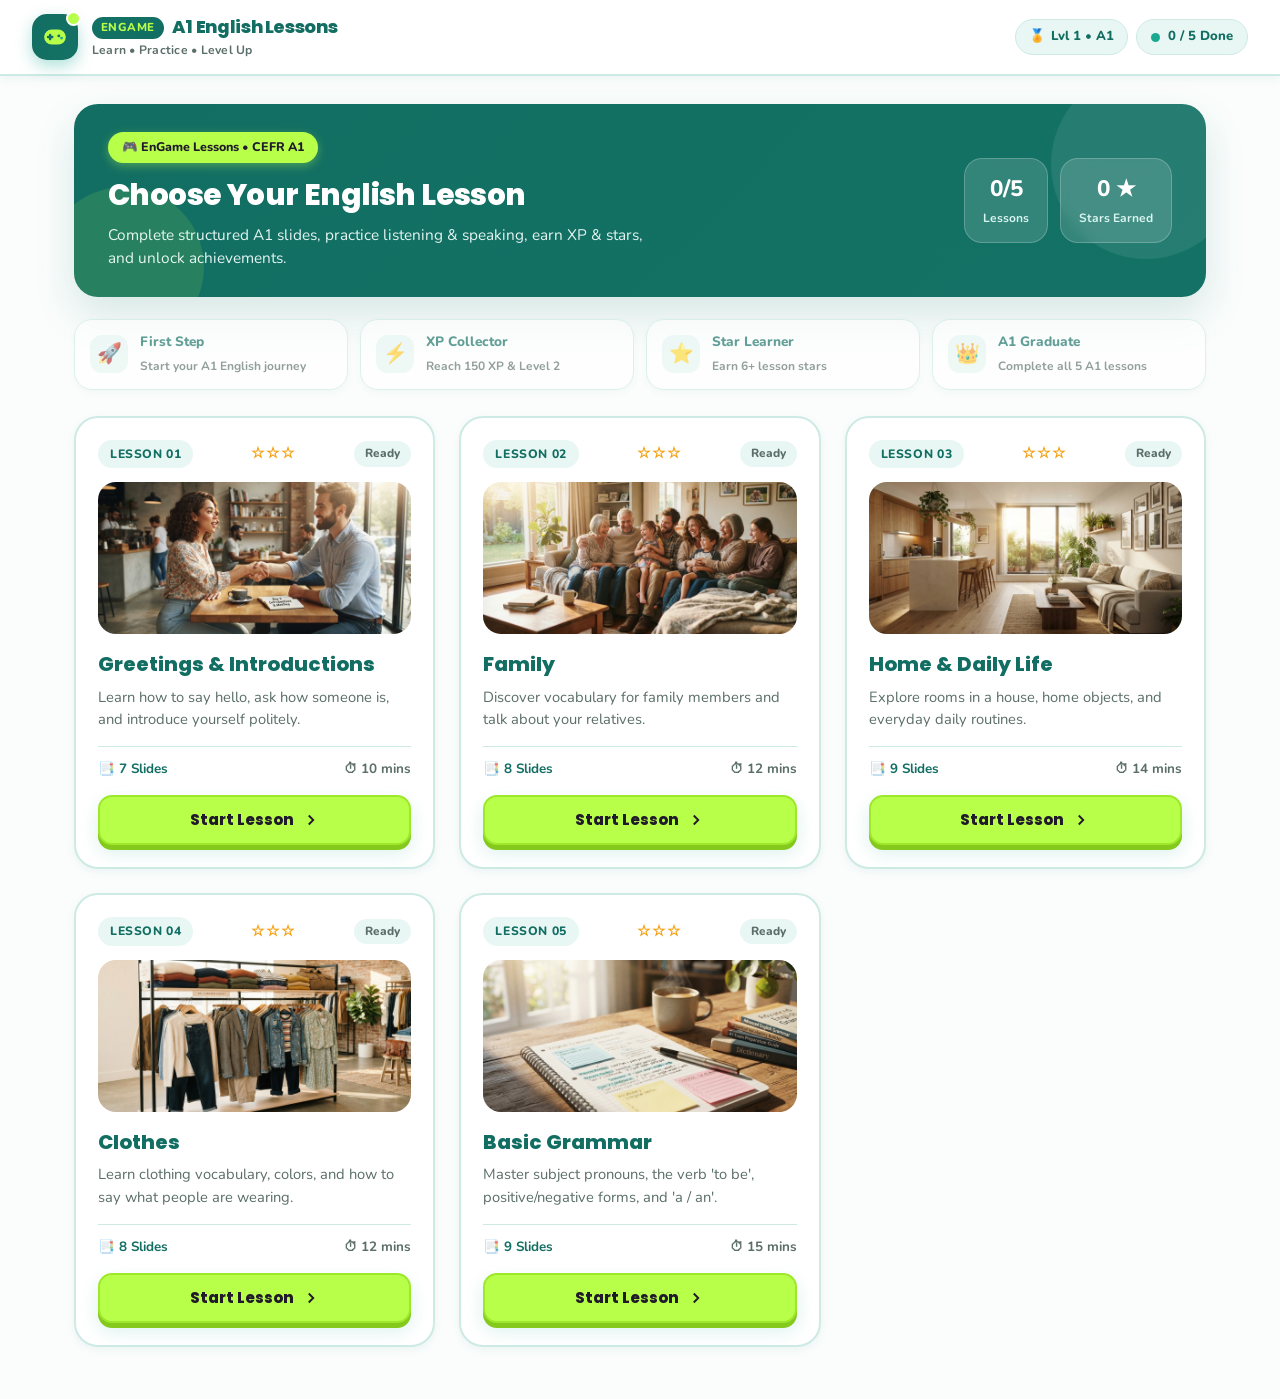
==== index.html @ 85751a1d "Add files via upload" ====
<!DOCTYPE html>
<html lang="en">
<head>
  <meta charset="UTF-8" />
  <meta name="viewport" content="width=device-width, initial-scale=1.0" />
  <title>EnGame • A1 English Lessons</title>
  <link rel="preconnect" href="https://fonts.googleapis.com" />
  <link rel="preconnect" href="https://fonts.gstatic.com" crossorigin />
  <link href="https://fonts.googleapis.com/css2?family=Nunito:wght@600;700;800;900&family=Poppins:wght@500;600;700;800&display=swap" rel="stylesheet" />
  <link rel="stylesheet" href="assets/css/style.css" />
  <link rel="stylesheet" href="assets/css/lessons.css" />
</head>
<body>
  <div class="app-shell">
    <header class="top-bar">
      <div class="brand">
        <div class="brand-logo engame-logo" aria-hidden="true">
          <svg width="26" height="26" viewBox="0 0 24 24" fill="none">
            <rect x="2" y="5" width="20" height="14" rx="7" fill="#B8FF4A"/>
            <path d="M7.5 10v4M5.5 12h4" stroke="#126E62" stroke-width="2.2" stroke-linecap="round"/>
            <circle cx="15.5" cy="11" r="1.3" fill="#126E62"/>
            <circle cx="18" cy="13" r="1.3" fill="#19A991"/>
          </svg>
        </div>
        <div>
          <div class="brand-row">
            <span class="engame-tag">EnGame</span>
            <h1 class="brand-title">A1 English Lessons</h1>
          </div>
          <p class="brand-subtitle">Learn • Practice • Level Up</p>
        </div>
      </div>

      <div class="top-actions">
        <div class="gamify-hud" aria-label="Player Progress">
          <div class="hud-pill xp-pill" title="Earned Experience Points">
            <span class="hud-icon">⚡</span>
            <span id="headerXpText">0 XP</span>
          </div>
          <div class="hud-pill level-pill" title="Current Learner Level">
            <span class="hud-icon">🏅</span>
            <span id="headerLevelText">Lvl 1 • A1</span>
          </div>
          <div class="overall-pill" id="overallProgressPill" title="Completed Lessons">
            <span class="dot"></span>
            <span id="overallProgressText">0 / 5 Done</span>
          </div>
        </div>
     
      
      </div>
    </header>

    <main class="lessons-container">
      <section class="intro-banner">
        <div class="intro-banner-text">
          <span class="badge-lime">🎮 EnGame Lessons • CEFR A1</span>
          <h2>Choose Your English Lesson</h2>
          <p>Complete structured A1 slides, practice listening &amp; speaking, earn XP &amp; stars, and unlock achievements.</p>
        </div>
        <div class="banner-stats">
          <div class="stat-chip">
            <strong id="completedCount">0/5</strong>
            <span>Lessons</span>
          </div>
          <div class="stat-chip">
            <strong id="bannerStarsCount">0 ★</strong>
            <span>Stars Earned</span>
          </div>
          <div class="stat-chip lime-chip">
            <strong id="bannerXpCount">0 XP</strong>
            <span>Total XP</span>
          </div>
        </div>
      </section>

      <!-- Subtle Achievements Strip -->
      <section class="achievements-strip" id="achievementsStrip" aria-label="Learner Achievements">
        <!-- Populated dynamically by lessons.js -->
      </section>

      <section class="lessons-grid" id="lessonsGrid" aria-label="A1 English Lessons">
        <!-- Populated dynamically by lessons.js -->
      </section>
    </main>
  </div>

  <script src="assets/js/lessons.js"></script>
  <script>
    document.addEventListener('DOMContentLoaded', () => {
      initThemeToggle();
      initFullscreenToggle();
      renderLessonsGrid();
    });
  </script>
</body>
</html>
---- assets/css/style.css ----
:root {
  --primary-purple: #19A991;
  --primary-purple-hover: #128C78;
  --deep-purple: #126E62;
  --lavender-bg: #E8F7F4;
  --lavender-hover: #D6F1EC;
  --lime-green: #B8FF4A;
  --lime-green-hover: #A6F52E;
  --soft-green: #DFFF9A;
  --main-bg: #FAFDFC;
  --bg-surface: #FFFFFF;
  --text-main: #201A2B;
  --text-muted: #5B6E69;
  --border-color: #CDEAE4;
  --red-accent: #FF4D6D;
  --red-soft: #FFE4EA;
  --green-success: #16A34A;
  --green-soft: #DCFCE7;

  --shadow-sm: 0 3px 10px rgba(18, 110, 98, 0.06);
  --shadow-md: 0 10px 26px rgba(18, 110, 98, 0.10);
  --shadow-lg: 0 18px 40px rgba(18, 110, 98, 0.15);
  --radius-sm: 12px;
  --radius-md: 18px;
  --radius-lg: 24px;
  --transition: 0.22s cubic-bezier(0.25, 0.8, 0.25, 1);
}

[data-theme="dark"] {
  --primary-purple: #49BFAE;
  --primary-purple-hover: #68D0C0;
  --deep-purple: #E8F6F3;
  --lavender-bg: #18342F;
  --lavender-hover: #244841;
  --lime-green: #B8FF4A;
  --lime-green-hover: #C8FF70;
  --soft-green: rgba(184, 255, 74, 0.18);
  --main-bg: #0D1917;
  --bg-surface: #14221F;
  --text-main: #F4FAF8;
  --text-muted: #A6C8C0;
  --border-color: #31534C;
  --red-accent: #FF6B86;
  --red-soft: rgba(255, 77, 109, 0.2);
  --green-success: #4ADE80;
  --green-soft: rgba(74, 222, 128, 0.18);

  --shadow-sm: 0 4px 12px rgba(0, 0, 0, 0.32);
  --shadow-md: 0 10px 28px rgba(0, 0, 0, 0.45);
  --shadow-lg: 0 18px 42px rgba(0, 0, 0, 0.55);
}

* {
  box-sizing: border-box;
  margin: 0;
  padding: 0;
}

html,
body {
  min-width: 0;
  width: 100%;
}

img,
svg,
video {
  max-width: 100%;
}

body {
  font-family: 'Nunito', 'Poppins', -apple-system, BlinkMacSystemFont, sans-serif;
  background-color: var(--main-bg);
  color: var(--text-main);
  line-height: 1.5;
  transition: background-color var(--transition), color var(--transition);
}

h1, h2, h3, h4, .brand-title, .btn-primary, .btn-secondary {
  font-family: 'Poppins', 'Nunito', sans-serif;
}

a {
  text-decoration: none;
  color: inherit;
}

button {
  font-family: inherit;
  cursor: pointer;
  border: none;
  background: none;
  color: inherit;
}

.sr-only {
  position: absolute;
  width: 1px;
  height: 1px;
  overflow: hidden;
  clip: rect(0, 0, 0, 0);
}

/* Top Bar */
.app-shell {
  min-height: 100vh;
  display: flex;
  flex-direction: column;
}

.top-bar {
  background: var(--bg-surface);
  border-bottom: 2px solid var(--border-color);
  padding: 14px 32px;
  display: flex;
  align-items: center;
  justify-content: space-between;
  gap: 16px;
  box-shadow: var(--shadow-sm);
}

.brand {
  display: flex;
  align-items: center;
  gap: 14px;
  min-width: 0;
}

.brand-logo.engame-logo {
  width: 46px;
  height: 46px;
  border-radius: 15px;
  background: linear-gradient(135deg, #126E62 0%, #137265 100%);
  display: flex;
  align-items: center;
  justify-content: center;
  position: relative;
  box-shadow: 0 6px 16px rgba(25, 169, 145, 0.35);
}

.brand-logo.engame-logo::after {
  content: '';
  position: absolute;
  top: -3px;
  right: -3px;
  width: 11px;
  height: 11px;
  border-radius: 50%;
  background: var(--lime-green);
  border: 2px solid var(--bg-surface);
}

.brand-logo.small {
  width: 38px;
  height: 38px;
  border-radius: 12px;
}

.brand-row {
  display: flex;
  align-items: center;
  gap: 8px;
}

.engame-tag {
  background: linear-gradient(135deg, #137265, #126E62);
  color: #B8FF4A;
  font-size: 0.72rem;
  font-weight: 800;
  padding: 2px 9px;
  border-radius: 999px;
  letter-spacing: 0.04em;
  text-transform: uppercase;
}

.brand-title {
  font-size: 1.12rem;
  font-weight: 800;
  color: var(--deep-purple);
  letter-spacing: -0.02em;
  overflow-wrap: anywhere;
}

.brand-subtitle {
  font-size: 0.76rem;
  font-weight: 700;
  color: var(--text-muted);
  letter-spacing: 0.02em;
}

.top-actions {
  display: flex;
  align-items: center;
  gap: 10px;
  min-width: 0;
}

/* Gamification HUD Pills */
.gamify-hud {
  display: flex;
  align-items: center;
  gap: 8px;
}

.hud-pill {
  display: inline-flex;
  align-items: center;
  gap: 6px;
  padding: 7px 13px;
  border-radius: 999px;
  font-size: 0.82rem;
  font-weight: 800;
  border: 1.5px solid var(--border-color);
  transition: transform var(--transition);
}

.xp-pill {
  background: var(--soft-green);
  color: #201A2B;
  border-color: #B8FF4A;
}

[data-theme="dark"] .xp-pill {
  color: #B8FF4A;
}

.level-pill {
  background: var(--lavender-bg);
  color: var(--deep-purple);
}

.icon-btn {
  display: inline-flex;
  align-items: center;
  justify-content: center;
  gap: 6px;
  padding: 9px 11px;
  border-radius: var(--radius-sm);
  background: var(--lavender-bg);
  color: var(--deep-purple);
  border: 1.5px solid var(--border-color);
  transition: all var(--transition);
}

.icon-btn:hover {
  background: var(--lavender-hover);
  transform: translateY(-2px);
}

.badge-lime {
  display: inline-flex;
  align-items: center;
  gap: 6px;
  padding: 6px 14px;
  border-radius: 999px;
  font-size: 0.78rem;
  font-weight: 800;
  background: var(--lime-green);
  color: #201A2B;
  box-shadow: 0 3px 10px rgba(184, 255, 74, 0.35);
}

.badge-accent {
  display: inline-flex;
  align-items: center;
  gap: 6px;
  padding: 5px 13px;
  border-radius: 999px;
  font-size: 0.76rem;
  font-weight: 800;
  background: var(--lavender-bg);
  color: var(--deep-purple);
  border: 1px solid var(--border-color);
}

/* EnGame Lime Green Action Button */
.btn-primary {
  display: inline-flex;
  align-items: center;
  justify-content: center;
  gap: 8px;
  padding: 12px 22px;
  border-radius: 14px;
  background: var(--lime-green);
  color: #201A2B;
  font-weight: 800;
  font-size: 0.94rem;
  border: 2px solid #9EE82C;
  box-shadow: 0 5px 0 #84C91C, 0 8px 18px rgba(25, 169, 145, 0.16);
  transition: all 0.16s ease;
}

.btn-primary:hover {
  background: var(--lime-green-hover);
  transform: translateY(-2px);
  box-shadow: 0 7px 0 #84C91C, 0 12px 22px rgba(25, 169, 145, 0.22);
}

.btn-primary:active {
  transform: translateY(2px);
  box-shadow: 0 2px 0 #84C91C;
}

.btn-secondary {
  display: inline-flex;
  align-items: center;
  justify-content: center;
  gap: 8px;
  padding: 12px 20px;
  border-radius: 14px;
  background: var(--lavender-bg);
  color: var(--deep-purple);
  border: 1.5px solid var(--border-color);
  font-weight: 700;
  font-size: 0.93rem;
  transition: all var(--transition);
}

.btn-secondary:hover:not(:disabled) {
  background: var(--lavender-hover);
  transform: translateY(-1px);
}

.btn-secondary:disabled {
  opacity: 0.45;
  cursor: not-allowed;
}

@media (max-width: 720px) {
  .top-bar {
    padding: 12px 16px;
    flex-wrap: wrap;
    gap: 10px 14px;
  }
  .brand {
    flex: 1 1 100%;
  }
  .top-actions .overall-pill {
    display: none;
  }
  .brand-title {
    font-size: 0.98rem;
  }
  .top-actions {
    width: 100%;
    justify-content: space-between;
    gap: 8px;
  }
  .gamify-hud {
    min-width: 0;
    gap: 6px;
  }
  .hud-pill {
    gap: 4px;
    padding: 5px 8px;
    font-size: 0.74rem;
  }
  .top-actions .icon-btn {
    padding: 7px 8px;
  }
}

@media (max-width: 380px) {
  .top-bar {
    padding: 10px 12px;
  }
  .brand {
    gap: 10px;
  }
  .brand-row {
    flex-wrap: wrap;
    gap: 4px 6px;
  }
  .brand-logo.engame-logo {
    width: 42px;
    height: 42px;
    flex: 0 0 42px;
  }
  .brand-title {
    font-size: 0.9rem;
  }
  .brand-subtitle {
    font-size: 0.68rem;
  }
  .hud-pill {
    padding: 5px 6px;
    font-size: 0.7rem;
  }
  .top-actions .icon-btn {
    padding: 6px;
  }
}
/* Hide all XP pills and XP counters across the whole project */
.xp-pill,
.lime-chip,
.xp-reward-pill,
.visual-pill.lime {
  display: none !important;
}
#themeToggle {
  display: none !important;
}
---- assets/css/lessons.css ----
.lessons-container {
  max-width: 1180px;
  width: 100%;
  margin: 0 auto;
  padding: 28px 24px 52px;
}

.overall-pill {
  display: inline-flex;
  align-items: center;
  gap: 8px;
  padding: 7px 14px;
  border-radius: 999px;
  background: var(--lavender-bg);
  border: 1.5px solid var(--border-color);
  font-size: 0.82rem;
  font-weight: 800;
  color: var(--deep-purple);
}

.overall-pill .dot {
  width: 9px;
  height: 9px;
  border-radius: 50%;
  background: var(--primary-purple);
}

.intro-banner {
  background: linear-gradient(135deg, #126E62 0%, #137265 100%);
  color: #FFFFFF;
  border-radius: var(--radius-lg);
  padding: 28px 34px;
  margin-bottom: 22px;
  display: flex;
  align-items: center;
  justify-content: space-between;
  gap: 24px;
  box-shadow: var(--shadow-lg);
  position: relative;
  overflow: hidden;
}

.intro-banner::before {
  content: '';
  position: absolute;
  left: -30px;
  bottom: -50px;
  width: 160px;
  height: 160px;
  border-radius: 50%;
  background: rgba(184, 255, 74, 0.12);
}

.intro-banner::after {
  content: '';
  position: absolute;
  right: -35px;
  top: -35px;
  width: 190px;
  height: 190px;
  border-radius: 50%;
  background: rgba(255, 255, 255, 0.08);
}

.intro-banner-text {
  z-index: 1;
}

.intro-banner-text h2 {
  font-size: 1.85rem;
  font-weight: 800;
  margin: 10px 0 6px;
  letter-spacing: -0.02em;
}

.intro-banner-text p {
  color: #E5F5F2;
  font-size: 0.96rem;
  max-width: 560px;
}

.banner-stats {
  display: flex;
  gap: 12px;
  z-index: 1;
  flex-wrap: wrap;
}

.stat-chip {
  background: rgba(255, 255, 255, 0.14);
  border: 1.5px solid rgba(255, 255, 255, 0.22);
  border-radius: var(--radius-md);
  padding: 13px 18px;
  text-align: center;
  min-width: 102px;
  backdrop-filter: blur(6px);
}

.stat-chip.lime-chip {
  background: rgba(184, 255, 74, 0.18);
  border-color: #B8FF4A;
}

.stat-chip strong {
  display: block;
  font-size: 1.4rem;
  font-weight: 800;
  color: #FFFFFF;
}

.stat-chip.lime-chip strong {
  color: #B8FF4A;
}

.stat-chip span {
  font-size: 0.75rem;
  color: #D9F5EF;
  font-weight: 700;
}

/* Achievements Strip */
.achievements-strip {
  display: grid;
  grid-template-columns: repeat(auto-fit, minmax(220px, 1fr));
  gap: 12px;
  margin-bottom: 26px;
}

.achievement-badge {
  background: var(--bg-surface);
  border: 1.5px solid var(--border-color);
  border-radius: var(--radius-md);
  padding: 12px 15px;
  display: flex;
  align-items: center;
  gap: 12px;
  box-shadow: var(--shadow-sm);
  opacity: 0.65;
  transition: all var(--transition);
}

.achievement-badge.unlocked {
  opacity: 1;
  border-color: #B8FF4A;
  background: linear-gradient(135deg, var(--bg-surface) 0%, var(--soft-green) 100%);
}

.ach-icon {
  width: 38px;
  height: 38px;
  border-radius: 12px;
  background: var(--lavender-bg);
  display: flex;
  align-items: center;
  justify-content: center;
  font-size: 1.25rem;
  flex-shrink: 0;
}

.achievement-badge.unlocked .ach-icon {
  background: var(--deep-purple);
}

.ach-info strong {
  display: block;
  font-size: 0.85rem;
  font-weight: 800;
  color: var(--deep-purple);
}

[data-theme="dark"] .achievement-badge.unlocked .ach-info strong {
  color: #FFFFFF;
}

.ach-info span {
  font-size: 0.75rem;
  color: var(--text-muted);
  font-weight: 700;
}

/* Lessons Grid */
.lessons-grid {
  display: grid;
  grid-template-columns: repeat(auto-fill, minmax(325px, 1fr));
  gap: 24px;
}

.lesson-card {
  background: var(--bg-surface);
  border: 2px solid var(--border-color);
  border-radius: var(--radius-lg);
  padding: 22px;
  display: flex;
  flex-direction: column;
  justify-content: space-between;
  box-shadow: var(--shadow-sm);
  transition: transform var(--transition), box-shadow var(--transition), border-color var(--transition);
}

.lesson-card:hover {
  transform: translateY(-5px);
  box-shadow: var(--shadow-lg);
  border-color: var(--primary-purple);
}

.lesson-card-top {
  display: flex;
  align-items: center;
  justify-content: space-between;
  margin-bottom: 14px;
}

.lesson-num-badge {
  font-size: 0.76rem;
  font-weight: 800;
  letter-spacing: 0.05em;
  text-transform: uppercase;
  padding: 5px 12px;
  border-radius: 999px;
  background: var(--lavender-bg);
  color: var(--deep-purple);
}

.lesson-stars {
  font-size: 0.95rem;
  letter-spacing: 2px;
  color: #F59E0B;
  font-weight: 800;
}

.lesson-status-tag {
  font-size: 0.74rem;
  font-weight: 800;
  padding: 4px 11px;
  border-radius: 999px;
}

.status-completed {
  background: var(--soft-green);
  color: #201A2B;
}

[data-theme="dark"] .status-completed {
  color: #B8FF4A;
}

.status-inprogress {
  background: var(--lavender-bg);
  color: var(--deep-purple);
}

.status-new {
  background: var(--lavender-bg);
  color: var(--text-muted);
}

.lesson-illustration-box {
  height: 152px;
  border-radius: var(--radius-md);
  background: linear-gradient(160deg, var(--lavender-bg) 0%, #D2EEE8 100%);
  display: flex;
  align-items: center;
  justify-content: center;
  margin-bottom: 16px;
  padding: 14px;
  overflow: hidden;
  position: relative;
}

[data-theme="dark"] .lesson-illustration-box {
  background: linear-gradient(160deg, #142923 0%, #1D3933 100%);
}

.lesson-illustration-box svg {
  width: 100%;
  height: 100%;
  max-height: 124px;
}

.xp-reward-pill {
  position: absolute;
  bottom: 10px;
  right: 10px;
  background: var(--deep-purple);
  color: #B8FF4A;
  font-size: 0.72rem;
  font-weight: 800;
  padding: 3px 10px;
  border-radius: 999px;
}

.lesson-card h3 {
  font-size: 1.24rem;
  font-weight: 800;
  color: var(--deep-purple);
  margin-bottom: 6px;
}

.lesson-card p {
  font-size: 0.92rem;
  color: var(--text-muted);
  margin-bottom: 16px;
  flex-grow: 1;
}

.lesson-card-meta {
  display: flex;
  align-items: center;
  justify-content: space-between;
  padding-top: 12px;
  border-top: 1.5px solid var(--border-color);
  margin-bottom: 16px;
  font-size: 0.84rem;
  font-weight: 700;
  color: var(--text-muted);
}

.lesson-card-meta span.slides-pill {
  display: inline-flex;
  align-items: center;
  gap: 6px;
  color: var(--deep-purple);
}

.lesson-card .btn-primary {
  width: 100%;
}

/* Lesson Introduction Page (lesson.html) */
.back-link {
  display: inline-flex;
  align-items: center;
  gap: 7px;
  font-weight: 800;
  font-size: 0.88rem;
  color: var(--deep-purple);
  padding: 8px 13px;
  border-radius: var(--radius-sm);
  background: var(--lavender-bg);
  border: 1.5px solid var(--border-color);
  transition: background var(--transition);
}

.back-link:hover {
  background: var(--lavender-hover);
}

.divider-v {
  width: 1.5px;
  height: 28px;
  background: var(--border-color);
}

.lesson-intro-wrapper {
  max-width: 980px;
  width: 100%;
  margin: 0 auto;
  padding: 36px 24px;
  flex: 1;
  display: flex;
  align-items: center;
}

.lesson-intro-card {
  width: 100%;
  background: var(--bg-surface);
  border: 2px solid var(--border-color);
  border-radius: var(--radius-lg);
  box-shadow: var(--shadow-lg);
  display: grid;
  grid-template-columns: 1.15fr 0.85fr;
  overflow: hidden;
}

.lesson-intro-content {
  padding: 36px;
  display: flex;
  flex-direction: column;
  justify-content: space-between;
}

.lesson-intro-content h2 {
  font-size: 2rem;
  font-weight: 800;
  color: var(--deep-purple);
  margin: 12px 0;
  line-height: 1.2;
}

.lesson-intro-desc {
  font-size: 1rem;
  color: var(--text-muted);
  margin-bottom: 22px;
}

.objectives-box {
  background: var(--lavender-bg);
  border-radius: var(--radius-md);
  padding: 18px 22px;
  margin-bottom: 26px;
  border: 1.5px solid var(--border-color);
}

.objectives-box h3 {
  font-size: 0.88rem;
  text-transform: uppercase;
  letter-spacing: 0.06em;
  color: var(--deep-purple);
  margin-bottom: 12px;
}

.objectives-list {
  list-style: none;
  display: flex;
  flex-direction: column;
  gap: 10px;
}

.objectives-list li {
  display: flex;
  align-items: flex-start;
  gap: 10px;
  font-size: 0.95rem;
  font-weight: 700;
  color: var(--text-main);
}

.objectives-list li .check-dot {
  width: 22px;
  height: 22px;
  border-radius: 50%;
  background: var(--primary-purple);
  color: #201A2B;
  font-size: 0.75rem;
  font-weight: 900;
  display: inline-flex;
  align-items: center;
  justify-content: center;
  flex-shrink: 0;
  margin-top: 1px;
}

.intro-actions {
  display: flex;
  align-items: center;
  gap: 14px;
  flex-wrap: wrap;
}

.lesson-intro-visual {
  background: linear-gradient(155deg, #126E62 0%, #137265 100%);
  padding: 34px;
  display: flex;
  flex-direction: column;
  align-items: center;
  justify-content: center;
  text-align: center;
  color: #FFFFFF;
}

.lesson-intro-visual svg {
  width: 100%;
  max-width: 270px;
  height: auto;
  margin-bottom: 20px;
  filter: drop-shadow(0 12px 20px rgba(0, 0, 0, 0.2));
}

.visual-meta-pills {
  display: flex;
  gap: 8px;
  flex-wrap: wrap;
  justify-content: center;
}

.visual-pill {
  background: rgba(255, 255, 255, 0.16);
  color: #FFFFFF;
  border: 1px solid rgba(255, 255, 255, 0.25);
  padding: 6px 13px;
  border-radius: 999px;
  font-size: 0.8rem;
  font-weight: 700;
}

.visual-pill.lime {
  background: #B8FF4A;
  color: #201A2B;
  border-color: #B8FF4A;
  font-weight: 800;
}

@media (max-width: 820px) {
  .intro-banner {
    flex-direction: column;
    align-items: flex-start;
  }
  .lesson-intro-card {
    grid-template-columns: 1fr;
  }
  .lesson-intro-visual {
    order: -1;
    padding: 26px;
  }
}

.lessons-container,
.lesson-intro-wrapper,
.lesson-intro-content {
  min-width: 0;
}

.achievements-strip {
  grid-template-columns: repeat(auto-fit, minmax(min(100%, 220px), 1fr));
}

.lessons-grid {
  grid-template-columns: repeat(auto-fit, minmax(min(100%, 325px), 1fr));
}

.lesson-card {
  min-width: 0;
}

.lesson-card-top {
  flex-wrap: wrap;
  gap: 8px;
}

.lesson-card-meta {
  flex-wrap: wrap;
  gap: 8px;
}

.intro-banner > *,
.intro-banner-text {
  min-width: 0;
  max-width: 100%;
}

.stat-chip {
  min-width: 0;
}

@media (max-width: 820px) {
  .lessons-container {
    padding: 24px 20px 40px;
  }

  .lesson-intro-wrapper {
    padding: 28px 20px;
  }

  .lesson-intro-content {
    padding: 28px;
  }
}

@media (max-width: 520px) {
  .lessons-container {
    padding: 18px 14px 32px;
  }

  .intro-banner {
    padding: 22px 18px;
    gap: 18px;
    margin-bottom: 18px;
  }

  .intro-banner-text h2 {
    font-size: clamp(1.35rem, 6vw, 1.75rem);
  }

  .banner-stats {
    display: grid;
    grid-template-columns: repeat(2, minmax(0, 1fr));
    width: 100%;
    gap: 8px;
  }

  .stat-chip:last-child {
    grid-column: 1 / -1;
  }

  .stat-chip {
    padding: 10px 6px;
    overflow-wrap: anywhere;
  }

  .stat-chip strong {
    font-size: 1.15rem;
  }

  .achievements-strip {
    grid-template-columns: minmax(0, 1fr);
    gap: 9px;
    margin-bottom: 20px;
  }

  .achievement-badge {
    min-width: 0;
    padding: 10px 12px;
  }

  .lessons-grid {
    gap: 16px;
  }

  .lesson-card {
    padding: 18px;
  }

  .lesson-intro-wrapper {
    padding: 16px 12px;
    align-items: flex-start;
  }

  .lesson-intro-card {
    border-radius: 18px;
  }

  .lesson-intro-content {
    padding: 22px 18px;
  }

  .lesson-intro-content h2 {
    font-size: clamp(1.5rem, 7vw, 1.9rem);
    overflow-wrap: anywhere;
  }

  .objectives-box {
    padding: 15px;
    margin-bottom: 20px;
  }

  .intro-actions {
    align-items: stretch;
    flex-direction: column;
    gap: 10px;
  }

  .intro-actions > a {
    width: 100%;
  }

  .lesson-intro-visual {
    padding: 22px 16px;
  }
}

@media (max-width: 380px) {
  .lessons-container {
    padding-right: 12px;
    padding-left: 12px;
  }

  .intro-banner {
    padding: 18px 14px;
  }

  .lesson-card {
    padding: 16px;
  }

  .lesson-card-top {
    gap: 6px;
  }

  .lesson-status-tag {
    overflow-wrap: anywhere;
  }
}
.lesson-illustration-box {
  position: relative;
  overflow: hidden;
  padding: 0;
}

.lesson-illustration-box .lesson-cover-photo {
  width: 100%;
  height: 100%;
  object-fit: cover;
  object-position: center;
  display: block;
}

.lesson-illustration-box .xp-reward-pill {
  position: absolute;
  z-index: 2;
}
.lesson-intro-visual {
  position: relative;
  padding: 0 !important;
  overflow: hidden;
  display: flex;
  flex-direction: column;
  justify-content: flex-end;
  min-height: 360px;
}

.lesson-intro-visual .lesson-cover-photo {
  position: absolute;
  inset: 0;
  width: 100%;
  height: 100%;
  max-width: none;
  border-radius: 0;
  object-fit: cover;
  object-position: center;
  z-index: 1;
}

.lesson-intro-visual .visual-meta-pills {
  position: relative;
  z-index: 2;
  padding: 20px;
  width: 100%;
  background: linear-gradient(to top, rgba(20, 12, 46, 0.85), transparent);
  justify-content: center;
}
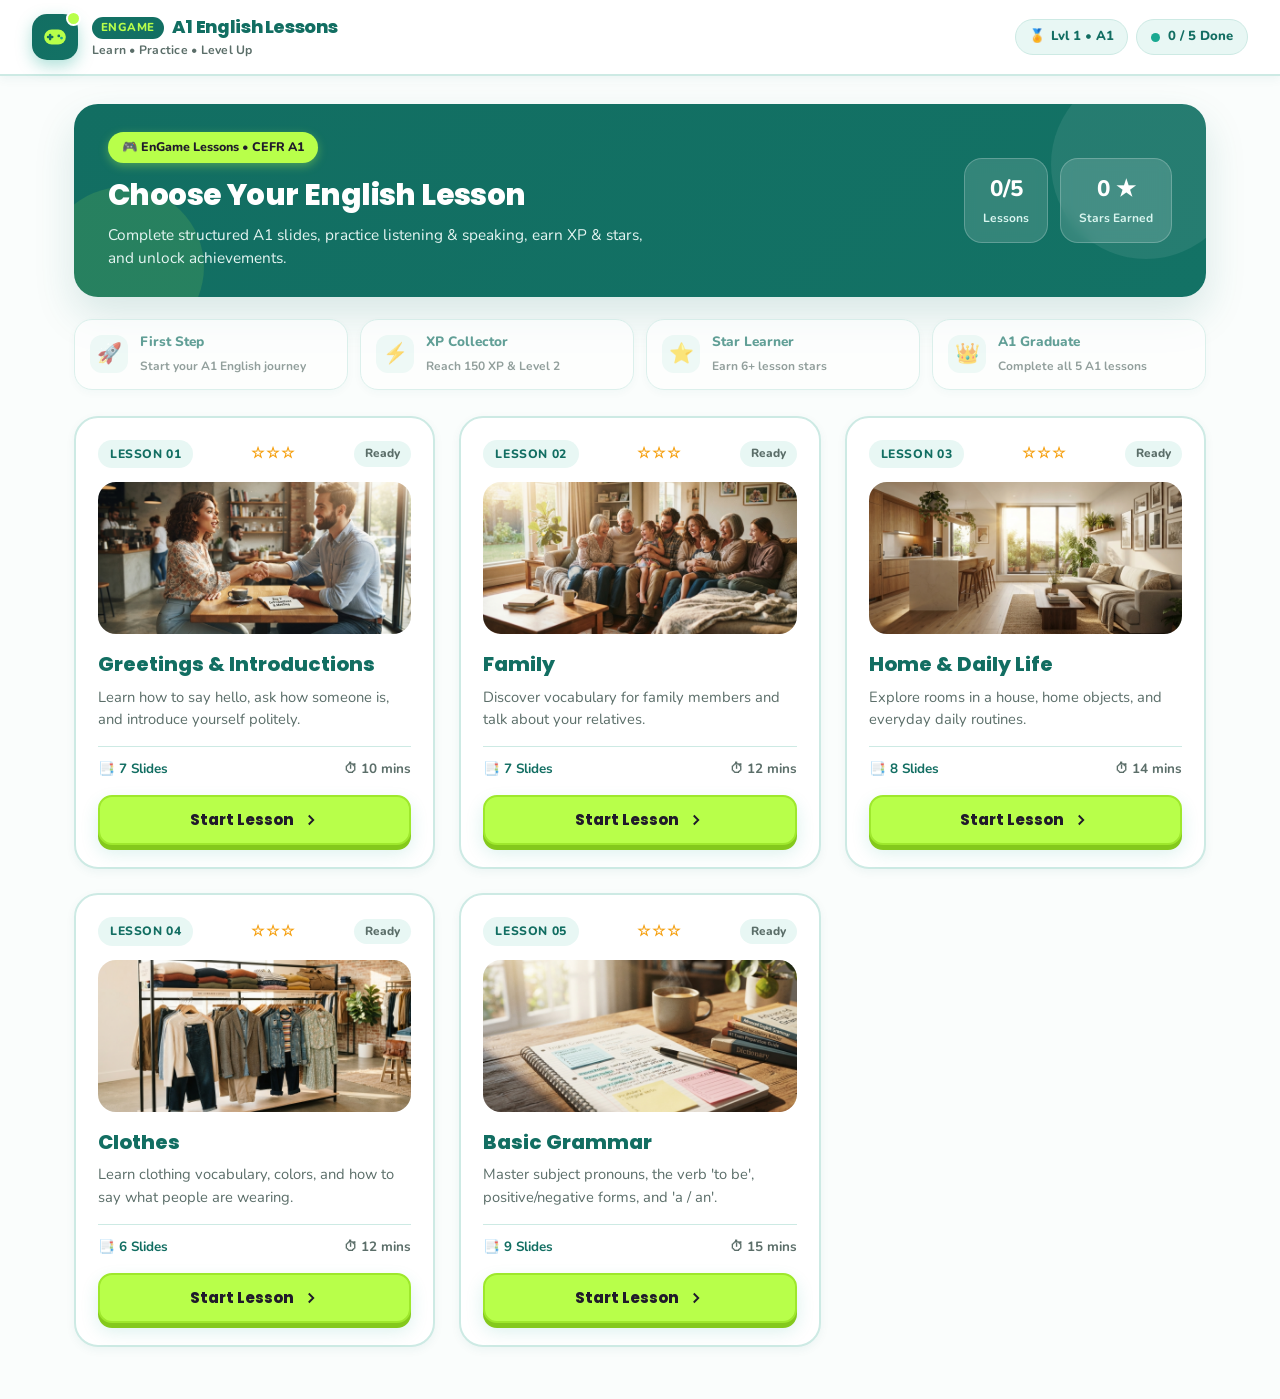
==== commit be98104c: "feat: implement progress tracking and storage for lessons - Added progress.js to manage lesson progr" ====
--- a/index.html
+++ b/index.html
@@ -46,10 +46,12 @@
             <span id="overallProgressText">0 / 5 Done</span>
           </div>
         </div>
-     
-      
+
+
       </div>
     </header>
+
+      <div class="app-notice hidden" id="appNotice" role="status" aria-live="polite"></div>
 
     <main class="lessons-container">
       <section class="intro-banner">
@@ -86,6 +88,10 @@
   </div>
 
   <script src="assets/js/lessons.js"></script>
+  <script src="assets/js/slides.js"></script>
+  <script src="assets/js/storage.js"></script>
+  <script src="assets/js/progress.js"></script>
+  <script src="assets/js/integration.js"></script>
   <script>
     document.addEventListener('DOMContentLoaded', () => {
       initThemeToggle();
--- a/assets/css/style.css
+++ b/assets/css/style.css
@@ -101,6 +101,32 @@
   clip: rect(0, 0, 0, 0);
 }
 
+.app-notice {
+  width: min(calc(100% - 32px), 1180px);
+  margin: 12px auto 0;
+  padding: 10px 14px;
+  border: 1px solid var(--border-color);
+  border-radius: var(--radius-sm);
+  background: var(--lavender-bg);
+  color: var(--deep-purple);
+  font-weight: 800;
+  overflow-wrap: anywhere;
+}
+
+.app-notice.hidden {
+  display: none;
+}
+
+.lesson-error-card {
+  width: 100%;
+  min-width: 0;
+  padding: 24px;
+  border: 2px solid var(--border-color);
+  border-radius: var(--radius-lg);
+  background: var(--bg-surface);
+  overflow-wrap: anywhere;
+}
+
 /* Top Bar */
 .app-shell {
   min-height: 100vh;
